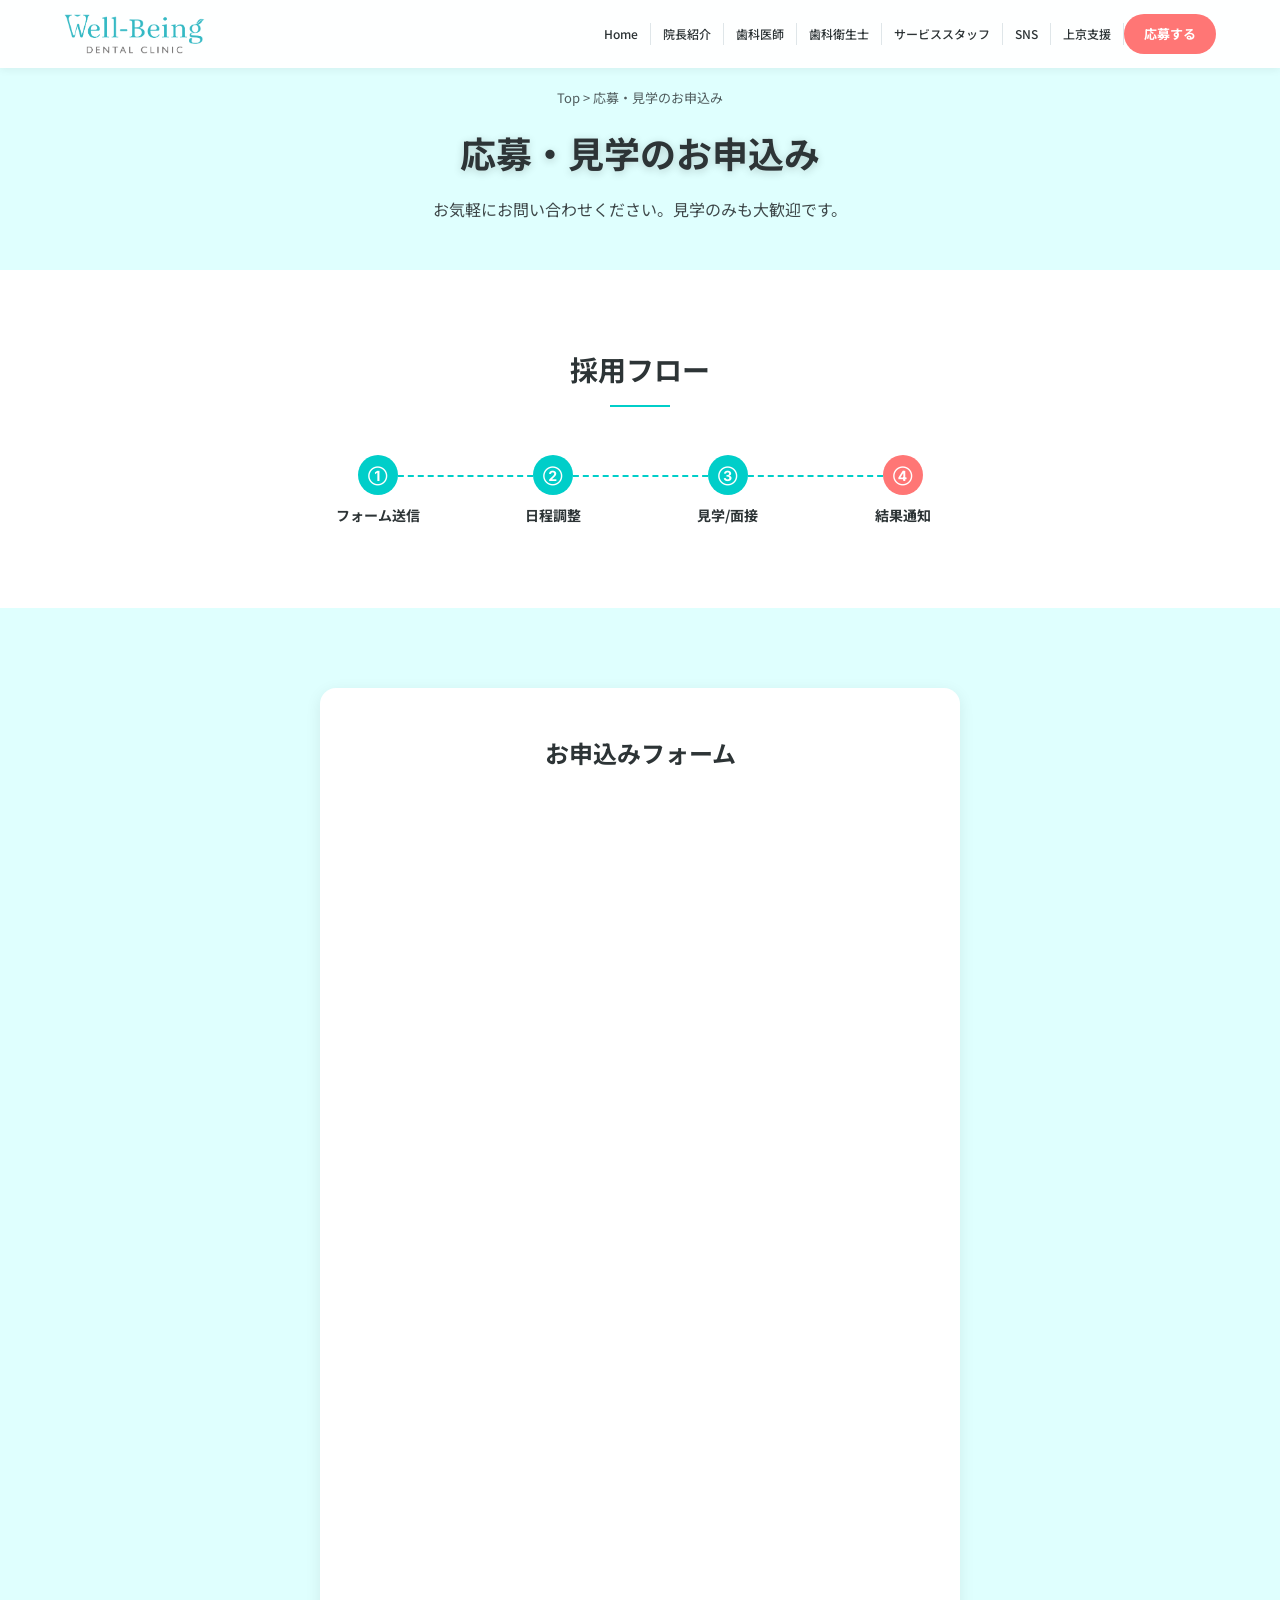
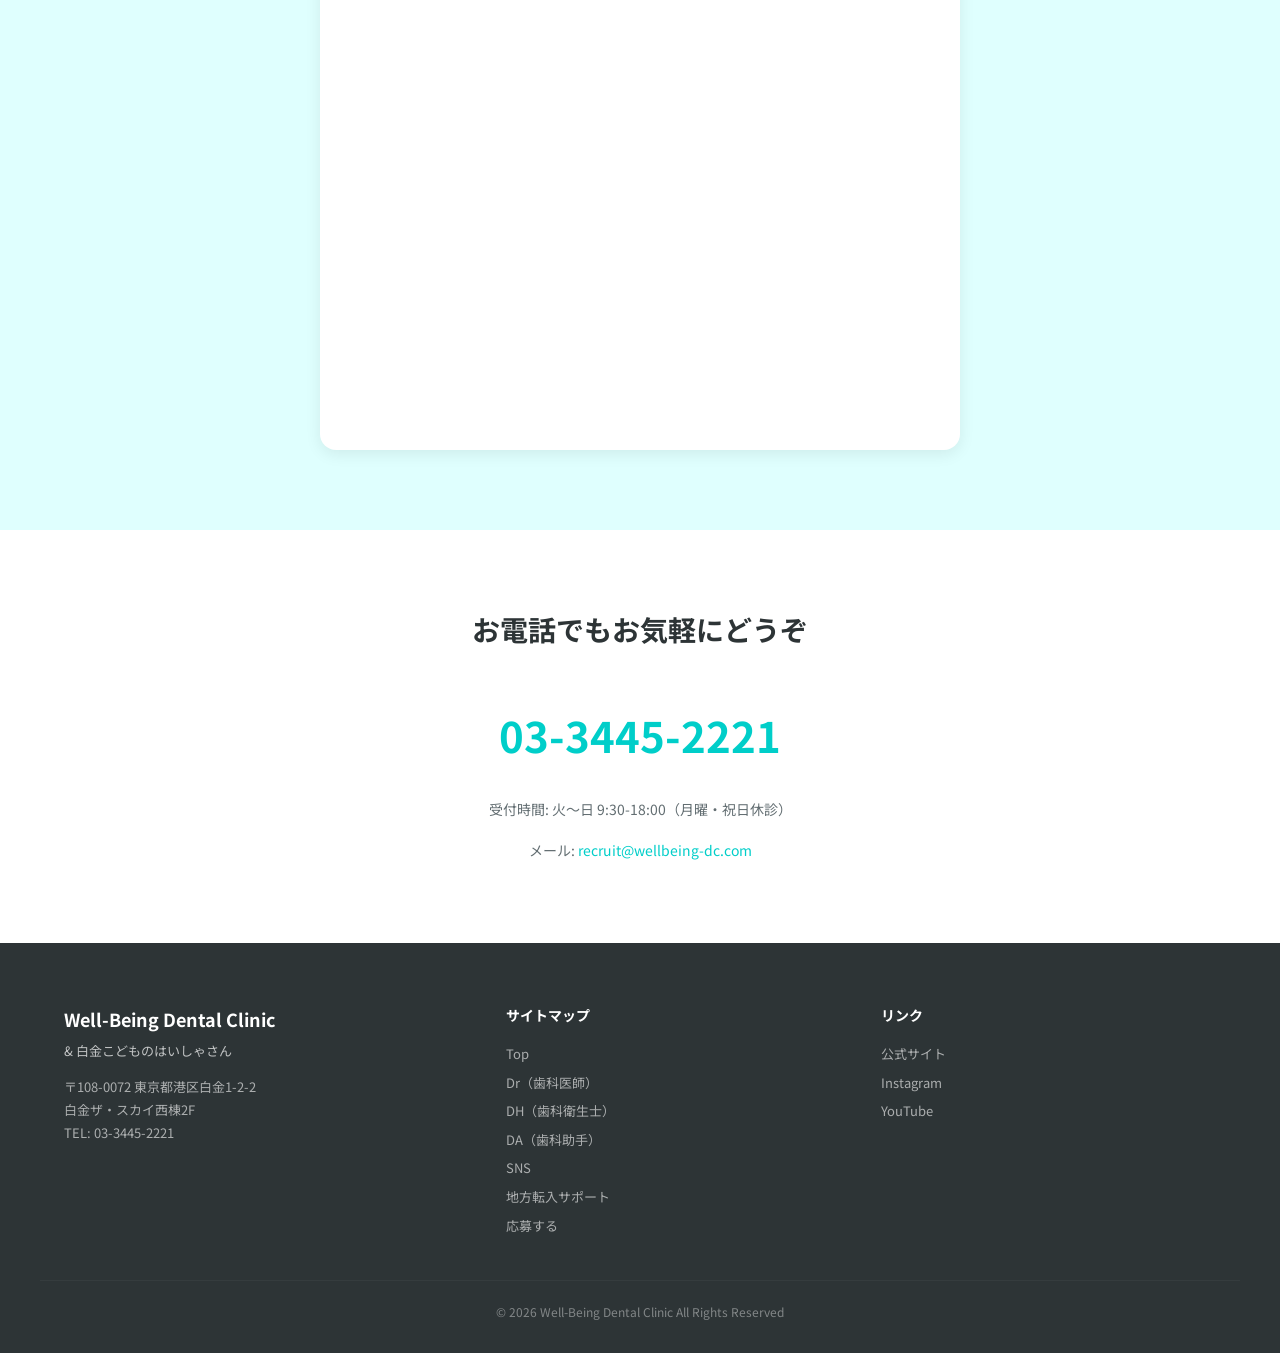
==== apply.html @ acfbba64 "WDC採用サイト initial commit - 全8ページ + SEO (sitemap, robots, OGP, GA)" ====
<!DOCTYPE html>
<html lang="ja">
<head>
  <meta charset="UTF-8">
  <meta name="viewport" content="width=device-width, initial-scale=1.0">
  <title>応募・見学のお申込み - Well-Being Dental Clinic 採用サイト</title>
  <meta name="description" content="Well-Being Dental Clinicへのお申込みはこちら。見学や面接のお申し込みを受け付けています。">
  <!-- OGP -->
  <meta property="og:title" content="応募・見学のお申込み | Well-Being Dental Clinic">
  <meta property="og:description" content="Well-Being Dental Clinicへの見学や面接のお申し込みを受け付けています。">
  <meta property="og:type" content="website">
  <meta property="og:url" content="https://recruit.dental-well-being.jp/apply.html">
  <meta property="og:image" content="https://recruit.dental-well-being.jp/images/ogp.png">
  <meta property="og:site_name" content="Well-Being Dental Clinic 採用サイト">
  <meta property="og:locale" content="ja_JP">
  <meta name="twitter:card" content="summary_large_image">
  <meta name="twitter:title" content="応募・見学のお申込み | Well-Being Dental Clinic">
  <meta name="twitter:description" content="Well-Being Dental Clinicへの見学や面接のお申し込みを受け付けています。">
  <meta name="twitter:image" content="https://recruit.dental-well-being.jp/images/ogp.png">
  <link rel="preconnect" href="https://fonts.googleapis.com">
  <link rel="preconnect" href="https://fonts.gstatic.com" crossorigin>
  <link href="https://fonts.googleapis.com/css2?family=Inter:wght@400;500;700;900&family=Noto+Sans+JP:wght@300;400;500;700;900&display=swap" rel="stylesheet">
  <link rel="stylesheet" href="css/style.css">
  <!-- Google Analytics -->
  <script async src="https://www.googletagmanager.com/gtag/js?id=G-XXXXXXXXXX"></script>
  <script>window.dataLayer=window.dataLayer||[];function gtag(){dataLayer.push(arguments);}gtag('js',new Date());gtag('config','G-XXXXXXXXXX');</script>
</head>
<body>

  <!-- ===== HEADER ===== -->
  <header class="header" id="header">
    <div class="header__inner">
      <a href="index.html" class="header__logo"><img src="img/logo.png" alt="Well-Being Dental Clinic" class="logo-default"><img src="img/logo-hover.png" alt="" class="logo-hover"></a>
      <nav class="header__nav">
        <a href="index.html" class="header__link">Home</a>
        <a href="director.html" class="header__link">院長紹介</a>
        <a href="dr.html" class="header__link">歯科医師</a>
        <a href="dh.html" class="header__link">歯科衛生士</a>
        <a href="da.html" class="header__link">サービススタッフ</a>
        <a href="sns.html" class="header__link">SNS</a>
        <a href="relocation.html" class="header__link">上京支援</a>
        <a href="apply.html" class="header__cta header__link--active">応募する</a>
      </nav>
      <button class="header__hamburger" aria-label="メニューを開く">
        <span></span><span></span><span></span>
      </button>
    </div>
  </header>

  <!-- Mobile Menu -->
  <div class="mobile-overlay"></div>
  <div class="mobile-menu">
    <button class="mobile-menu__close" aria-label="メニューを閉じる">×</button>
    <a href="index.html" class="mobile-menu__link">Home</a>
    <a href="director.html" class="mobile-menu__link">院長紹介</a>
    <a href="dr.html" class="mobile-menu__link">歯科医師</a>
    <a href="dh.html" class="mobile-menu__link">歯科衛生士</a>
    <a href="da.html" class="mobile-menu__link">サービススタッフ</a>
    <a href="sns.html" class="mobile-menu__link">SNS</a>
    <a href="relocation.html" class="mobile-menu__link">上京支援</a>
    <a href="apply.html" class="mobile-menu__cta">応募する</a>
  </div>

  <!-- ===== HERO ===== -->
  <section class="hero hero--sub hero--minimal">
    <div class="hero__content">
      <div class="hero__breadcrumb">
        <a href="index.html">Top</a> > 応募・見学のお申込み
      </div>
      <h1 class="hero__title">応募・見学のお申込み</h1>
      <p class="hero__subtitle" style="margin-top: 16px;">お気軽にお問い合わせください。見学のみも大歓迎です。</p>
    </div>
  </section>

  <!-- ===== PROCESS STEPS SECTION ===== -->
  <section class="section fade-in">
    <div class="container">
      <div class="section-heading">
        <h2 class="section-heading__title">採用フロー</h2>
        <span class="section-heading__line"></span>
      </div>
      <div class="stepper">
        <div class="stepper__step">
          <div class="stepper__num">①</div>
          <div class="stepper__label">フォーム送信</div>
        </div>
        <div class="stepper__step">
          <div class="stepper__num">②</div>
          <div class="stepper__label">日程調整</div>
        </div>
        <div class="stepper__step">
          <div class="stepper__num">③</div>
          <div class="stepper__label">見学/面接</div>
        </div>
        <div class="stepper__step">
          <div class="stepper__num">④</div>
          <div class="stepper__label">結果通知</div>
        </div>
      </div>
    </div>
  </section>

  <!-- ===== FORM SECTION ===== -->
  <section class="section section--alt fade-in">
    <div class="container">
      <div style="background: #fff; border-radius: 16px; box-shadow: 0 4px 16px rgba(0,0,0,0.08); padding: 48px 40px; max-width: 640px; margin: 0 auto;">
        <h2 style="font-size: 24px; font-weight: 700; color: var(--color-text); text-align: center; margin-bottom: 24px;">お申込みフォーム</h2>
        <iframe src="https://docs.google.com/forms/d/e/1FAIpQLSf22ECiwTOa-W5zOlYYEqycoJ3eSh7eSXXHxCMO5M_93vXAJg/viewform?embedded=true" width="100%" height="1200" frameborder="0" marginheight="0" marginwidth="0" style="border: none; border-radius: 12px;">読み込んでいます…</iframe>
      </div>
    </div>
  </section>

  <!-- ===== CONTACT SECTION ===== -->
  <section class="section fade-in">
    <div class="container">
      <div class="section-heading">
        <h2 class="section-heading__title">お電話でもお気軽にどうぞ</h2>
      </div>
      <div style="text-align: center;">
        <a href="tel:0334452221" style="font-size: 42px; font-weight: 700; color: var(--color-primary); text-decoration: none; display: inline-block; margin-bottom: 24px;">03-3445-2221</a>
        <div style="font-size: 14px; color: var(--color-text-secondary); margin-bottom: 16px;">
          受付時間: 火〜日 9:30-18:00（月曜・祝日休診）
        </div>
        <div style="font-size: 14px; color: var(--color-text-secondary);">
          メール: <a href="mailto:recruit@wellbeing-dc.com" style="color: var(--color-primary); text-decoration: none;">recruit@wellbeing-dc.com</a>
        </div>
      </div>
    </div>
  </section>

  <!-- ===== FOOTER ===== -->
  <footer class="footer">
    <div class="footer__inner">
      <div>
        <div class="footer__name">Well-Being Dental Clinic</div>
        <div class="footer__sub">& 白金こどものはいしゃさん</div>
        <div class="footer__info">
          〒108-0072 東京都港区白金1-2-2<br>
          白金ザ・スカイ西棟2F<br>
          TEL: 03-3445-2221
        </div>
      </div>
      <div>
        <div class="footer__heading">サイトマップ</div>
        <a href="index.html" class="footer__link">Top</a>
        <a href="dr.html" class="footer__link">Dr（歯科医師）</a>
        <a href="dh.html" class="footer__link">DH（歯科衛生士）</a>
        <a href="da.html" class="footer__link">DA（歯科助手）</a>
        <a href="sns.html" class="footer__link">SNS</a>
        <a href="relocation.html" class="footer__link">地方転入サポート</a>
        <a href="apply.html" class="footer__link">応募する</a>
      </div>
      <div>
        <div class="footer__heading">リンク</div>
        <a href="https://dental-well-being.jp/" target="_blank" rel="noopener" class="footer__link">公式サイト</a>
        <a href="https://www.instagram.com/sdc.dental_wellbeing/" target="_blank" rel="noopener" class="footer__link">Instagram</a>
        <a href="https://www.youtube.com/" target="_blank" rel="noopener" class="footer__link">YouTube</a>
      </div>
    </div>
    <div class="footer__bottom">
      © 2026 Well-Being Dental Clinic All Rights Reserved
    </div>
  </footer>

  <script src="js/common.js"></script>
</body>
</html>
---- css/style.css ----
/* ============================================
   WDC採用サイト — Design Tokens & Global Styles
   Palette C: ビビッド＆エナジー
   ============================================ */

/* --- CSS Custom Properties --- */
:root {
  /* Primary */
  --color-primary: #00CEC9;
  --color-primary-dark: #00A8A3;
  --color-primary-light: #DFFFFE;
  --color-logo: #34B9C4;

  /* Accent / CTA */
  --color-accent: #FF7675;
  --color-accent-dark: #E05555;
  --color-accent-light: #FFF5F5;

  /* Highlight */
  --color-yellow: #FFEAA7;
  --color-yellow-light: #FFF8E1;

  /* Text */
  --color-text: #2D3436;
  --color-text-secondary: #636E72;
  --color-text-muted: #B2BEC3;

  /* Backgrounds */
  --color-bg: #FFFFFF;
  --color-bg-alt: #DFFFFE;
  --color-bg-dark: #2D3436;

  /* Border */
  --color-border: #DFE6E9;

  /* Shadows */
  --shadow-sm: 0 2px 8px rgba(0,0,0,0.06);
  --shadow-md: 0 4px 16px rgba(0,0,0,0.08);
  --shadow-lg: 0 8px 24px rgba(0,0,0,0.12);

  /* Radius */
  --radius-card: 12px;
  --radius-btn: 28px;
  --radius-lg: 16px;

  /* Layout */
  --max-width: 1200px;
  --section-padding: 80px 0;
  --section-padding-sp: 48px 0;

  /* Font */
  --font-ja: 'Noto Sans JP', sans-serif;
  --font-en: 'Inter', 'Poppins', sans-serif;
}

/* --- Utility --- */
.sp-only { display: none; }

/* --- Reset & Base --- */
*, *::before, *::after { box-sizing: border-box; margin: 0; padding: 0; }

html { scroll-behavior: smooth; -webkit-text-size-adjust: 100%; }

body {
  font-family: var(--font-ja);
  font-size: 16px;
  line-height: 1.8;
  color: var(--color-text-secondary);
  background: var(--color-bg);
  -webkit-font-smoothing: antialiased;
}

img { max-width: 100%; height: auto; display: block; }
a { color: var(--color-primary); text-decoration: none; transition: color 0.2s; }
a:hover { color: var(--color-primary-dark); }
ul, ol { list-style: none; }

h1, h2, h3, h4, h5, h6 {
  color: var(--color-text);
  font-weight: 700;
  line-height: 1.4;
}

/* --- Container --- */
.container {
  max-width: var(--max-width);
  margin: 0 auto;
  padding: 0 24px;
}

/* --- Section --- */
.section {
  padding: var(--section-padding);
}
.section--alt {
  background: var(--color-bg-alt);
}
.section--gradient {
  background: linear-gradient(135deg, var(--color-primary), var(--color-primary-dark));
  color: #fff;
}
.section--accent {
  background: var(--color-accent-light);
}
.section--yellow {
  background: var(--color-yellow-light);
}

/* --- Section Heading --- */
.section-heading {
  text-align: center;
  margin-bottom: 48px;
}
.section-heading__en {
  display: block;
  font-family: var(--font-en);
  font-size: 12px;
  font-weight: 500;
  letter-spacing: 3px;
  text-transform: uppercase;
  color: var(--color-primary);
  margin-bottom: 8px;
}
.section--gradient .section-heading__en {
  color: rgba(255,255,255,0.7);
}
.section-heading__title {
  font-size: 28px;
  font-weight: 700;
  color: var(--color-text);
}
.section--gradient .section-heading__title {
  color: #fff;
}
.section-heading__sub {
  font-size: 15px;
  color: var(--color-text-secondary);
  margin-top: 8px;
}
.section-heading__line {
  display: block;
  width: 60px;
  height: 2px;
  background: var(--color-primary);
  margin: 16px auto 0;
}
.section--gradient .section-heading__line {
  background: rgba(255,255,255,0.4);
}

/* --- Buttons --- */
.btn {
  display: inline-flex;
  align-items: center;
  justify-content: center;
  gap: 6px;
  font-family: var(--font-ja);
  font-size: 15px;
  font-weight: 700;
  border: none;
  border-radius: var(--radius-btn);
  padding: 14px 32px;
  cursor: pointer;
  transition: all 0.2s ease;
  text-decoration: none;
}
.btn--primary {
  background: var(--color-primary);
  color: #fff;
  transition: background 0.3s ease, transform 0.2s ease;
}
.btn--primary:hover {
  background: var(--color-accent);
  color: #fff;
  transform: scale(1.02);
}
.btn--secondary {
  background: #fff;
  color: var(--color-primary);
  border: 2px solid var(--color-primary);
}
.btn--secondary:hover {
  background: var(--color-primary-light);
  color: var(--color-primary-dark);
}
.btn--large {
  font-size: 17px;
  padding: 16px 48px;
}

/* --- Card --- */
.card {
  background: #fff;
  border-radius: var(--radius-card);
  box-shadow: var(--shadow-sm);
  overflow: hidden;
  transition: transform 0.2s, box-shadow 0.2s;
}
.card:hover {
  transform: translateY(-4px);
  box-shadow: var(--shadow-lg);
}
.card--bordered {
  border-top: 4px solid var(--color-primary);
}
.card__body {
  padding: 24px;
}
.card__title {
  font-size: 18px;
  font-weight: 700;
  color: var(--color-text);
  margin-bottom: 12px;
}
.card__text {
  font-size: 14px;
  color: var(--color-text-secondary);
  line-height: 1.8;
}

/* --- Grid --- */
.grid {
  display: grid;
  gap: 24px;
}
.grid--2 { grid-template-columns: repeat(2, 1fr); }
.grid--3 { grid-template-columns: repeat(3, 1fr); }
.grid--4 { grid-template-columns: repeat(4, 1fr); }

/* --- Header --- */
.header {
  position: fixed;
  top: 0;
  left: 0;
  right: 0;
  z-index: 1000;
  height: 68px;
  display: flex;
  align-items: center;
  transition: background 0.3s, box-shadow 0.3s;
  background: rgba(255,255,255,0.97);
  box-shadow: var(--shadow-sm);
  backdrop-filter: blur(8px);
}
.header--scrolled {
  background: rgba(255,255,255,0.97);
  box-shadow: var(--shadow-sm);
  backdrop-filter: blur(8px);
}
.header__inner {
  max-width: var(--max-width);
  margin: 0 auto;
  padding: 0 24px;
  width: 100%;
  display: flex;
  align-items: center;
  justify-content: space-between;
}
.header__logo {
  display: flex;
  align-items: center;
  text-decoration: none;
  flex-shrink: 0;
  position: relative;
}
.header__logo img {
  height: 40px;
  width: auto;
}
.header__logo img.logo-hover {
  position: absolute;
  top: 0;
  left: 0;
  opacity: 0;
  transition: opacity 0.3s;
}
.header__logo:hover img.logo-hover {
  opacity: 1;
}
.header__logo:hover img.logo-default {
  opacity: 0;
}
.header__nav {
  display: flex;
  align-items: center;
  gap: 0;
}
.header__link {
  font-size: 12px;
  font-weight: 500;
  color: var(--color-text);
  text-decoration: none;
  transition: color 0.2s;
  padding: 0 12px;
  border-right: 1px solid var(--color-border);
  white-space: nowrap;
}
.header__link:last-of-type {
  border-right: none;
  padding-right: 0;
}
.header--scrolled .header__link {
  color: var(--color-text);
}
.header__link:hover {
  color: var(--color-primary);
}
.header__link--active {
  color: var(--color-primary);
}
.header__cta {
  font-size: 13px;
  font-weight: 700;
  color: #fff;
  background: var(--color-accent);
  border-radius: var(--radius-btn);
  padding: 8px 20px;
  text-decoration: none;
  transition: background 0.2s, transform 0.2s;
}
.header__cta:hover {
  background: var(--color-primary);
  color: #fff;
  transform: scale(1.03);
}

/* Hamburger */
.header__hamburger {
  display: none;
  flex-direction: column;
  gap: 5px;
  cursor: pointer;
  background: none;
  border: none;
  padding: 4px;
}
.header__hamburger span {
  display: block;
  width: 24px;
  height: 2px;
  background: var(--color-text);
  transition: all 0.3s;
}
.header--scrolled .header__hamburger span {
  background: var(--color-text);
}

/* Mobile Menu */
.mobile-menu {
  position: fixed;
  top: 0;
  right: -100%;
  width: 280px;
  height: 100vh;
  background: #fff;
  z-index: 1001;
  padding: 80px 32px 32px;
  transition: right 0.3s ease;
  box-shadow: -4px 0 24px rgba(0,0,0,0.1);
}
.mobile-menu--open {
  right: 0;
}
.mobile-menu__close {
  position: absolute;
  top: 20px;
  right: 20px;
  font-size: 28px;
  background: none;
  border: none;
  cursor: pointer;
  color: var(--color-text);
}
.mobile-menu__link {
  display: block;
  font-size: 16px;
  font-weight: 500;
  color: var(--color-text);
  padding: 14px 0;
  border-bottom: 1px solid var(--color-border);
  text-decoration: none;
}
.mobile-menu__link:hover {
  color: var(--color-primary);
}
.mobile-menu__cta {
  display: block;
  text-align: center;
  margin-top: 24px;
  font-size: 16px;
  font-weight: 700;
  color: #fff;
  background: var(--color-accent);
  border-radius: var(--radius-btn);
  padding: 14px 0;
  text-decoration: none;
}
.mobile-overlay {
  position: fixed;
  inset: 0;
  background: rgba(0,0,0,0.4);
  z-index: 1000;
  opacity: 0;
  pointer-events: none;
  transition: opacity 0.3s;
}
.mobile-overlay--open {
  opacity: 1;
  pointer-events: auto;
}

/* --- Footer --- */
.footer {
  background: var(--color-bg-dark);
  color: #fff;
  padding: 60px 0 30px;
}
.footer__inner {
  max-width: var(--max-width);
  margin: 0 auto;
  padding: 0 24px;
  display: grid;
  grid-template-columns: 1.2fr 1fr 1fr;
  gap: 40px;
}
.footer__name {
  font-size: 18px;
  font-weight: 700;
  margin-bottom: 4px;
}
.footer__sub {
  font-size: 13px;
  opacity: 0.7;
  margin-bottom: 12px;
}
.footer__info {
  font-size: 13px;
  opacity: 0.6;
  line-height: 1.8;
}
.footer__heading {
  font-size: 14px;
  font-weight: 700;
  margin-bottom: 12px;
}
.footer__link {
  display: block;
  font-size: 13px;
  color: rgba(255,255,255,0.6);
  text-decoration: none;
  line-height: 2.2;
}
.footer__link:hover {
  color: var(--color-primary);
}
.footer__bottom {
  max-width: var(--max-width);
  margin: 0 auto;
  padding: 20px 24px 0;
  margin-top: 40px;
  border-top: 1px solid rgba(255,255,255,0.1);
  text-align: center;
  font-size: 12px;
  opacity: 0.4;
}

/* --- Hero --- */
.hero {
  position: relative;
  min-height: 92vh;
  display: flex;
  align-items: center;
  justify-content: center;
  text-align: center;
  color: #fff;
  overflow: hidden;
}
.hero--sub {
  min-height: 45vh;
}
.hero--minimal {
  min-height: 30vh;
  background: var(--color-bg-alt);
  color: var(--color-text);
}
.hero__bg {
  position: absolute;
  inset: 0;
  background-size: cover;
  background-position: center bottom;
  z-index: -2;
}
.hero__overlay {
  position: absolute;
  inset: 0;
  background: linear-gradient(135deg, rgba(0,206,201,0.7), rgba(0,168,163,0.6));
  z-index: -1;
}
.hero__content {
  max-width: 800px;
  padding: 0 24px;
  padding-top: 80px;
  padding-bottom: 40px;
}
.hero__breadcrumb {
  font-size: 13px;
  opacity: 0.8;
  margin-bottom: 16px;
}
.hero__breadcrumb a { color: inherit; }
.hero__title {
  font-size: 36px;
  font-weight: 700;
  line-height: 1.5;
  text-shadow: 0 2px 8px rgba(0,0,0,0.2);
  color: inherit;
}
.hero__subtitle {
  font-size: 16px;
  margin-top: 16px;
  opacity: 0.9;
  font-weight: 400;
}
.hero__buttons {
  display: flex;
  gap: 16px;
  justify-content: center;
  margin-top: 32px;
}
.hero__scroll {
  position: absolute;
  bottom: 32px;
  left: 50%;
  transform: translateX(-50%);
  font-size: 11px;
  letter-spacing: 2px;
  opacity: 0.6;
  animation: bounce 2s infinite;
}
.hero__scroll::after {
  content: '↓';
  display: block;
  text-align: center;
  margin-top: 4px;
  font-size: 16px;
}
@keyframes bounce {
  0%, 100% { transform: translateX(-50%) translateY(0); }
  50% { transform: translateX(-50%) translateY(8px); }
}

/* --- Timeline --- */
.timeline {
  display: flex;
  justify-content: space-between;
  position: relative;
  max-width: 900px;
  margin: 0 auto;
}
.timeline::before {
  content: '';
  position: absolute;
  top: 16px;
  left: 10%;
  right: 10%;
  height: 2px;
  background: var(--color-primary);
}
.timeline__item {
  text-align: center;
  flex: 1;
  position: relative;
}
.timeline__dot {
  width: 32px;
  height: 32px;
  border-radius: 50%;
  background: var(--color-primary);
  color: #fff;
  font-size: 12px;
  font-weight: 700;
  display: flex;
  align-items: center;
  justify-content: center;
  margin: 0 auto 12px;
  position: relative;
  z-index: 1;
}
.timeline__dot--accent {
  background: var(--color-accent);
}
.timeline__label {
  font-size: 14px;
  font-weight: 700;
  color: var(--color-text);
  margin-bottom: 4px;
}
.timeline__desc {
  font-size: 12px;
  color: var(--color-text-secondary);
}

/* --- Stepper (Recruitment Process) --- */
.stepper {
  display: flex;
  justify-content: center;
  gap: 0;
  max-width: 700px;
  margin: 0 auto;
}
.stepper__step {
  flex: 1;
  text-align: center;
  position: relative;
}
.stepper__step::after {
  content: '';
  position: absolute;
  top: 20px;
  right: -50%;
  width: 100%;
  height: 2px;
  border-top: 2px dashed var(--color-primary);
}
.stepper__step:last-child::after { display: none; }
.stepper__num {
  width: 40px;
  height: 40px;
  border-radius: 50%;
  background: var(--color-primary);
  color: #fff;
  font-family: var(--font-en);
  font-size: 14px;
  font-weight: 700;
  display: flex;
  align-items: center;
  justify-content: center;
  margin: 0 auto 8px;
  position: relative;
  z-index: 1;
}
.stepper__step:last-child .stepper__num {
  background: var(--color-accent);
}
.stepper__label {
  font-size: 14px;
  font-weight: 700;
  color: var(--color-text);
}
.stepper__desc {
  font-size: 12px;
  color: var(--color-text-secondary);
  margin-top: 2px;
}

/* --- Table --- */
.table-card {
  background: #fff;
  border-radius: var(--radius-lg);
  box-shadow: var(--shadow-sm);
  overflow: hidden;
  max-width: 700px;
  margin: 0 auto;
}
.table-card table {
  width: 100%;
  border-collapse: collapse;
}
.table-card th {
  background: var(--color-primary);
  color: #fff;
  font-size: 14px;
  font-weight: 700;
  padding: 12px 16px;
  text-align: left;
}
.table-card td {
  padding: 14px 16px;
  font-size: 14px;
  border-bottom: 1px solid var(--color-border);
}
.table-card tr:nth-child(even) td {
  background: #F8FFFE;
}
.table-card__label {
  font-weight: 700;
  color: var(--color-text);
  width: 30%;
}

/* --- Stats (Numbers) --- */
.stats {
  display: flex;
  justify-content: center;
  gap: 0;
}
.stats__item {
  flex: 1;
  text-align: center;
  padding: 0 24px;
  border-right: 1px solid rgba(255,255,255,0.2);
}
.stats__item:last-child { border-right: none; }
.stats__number {
  font-family: var(--font-en);
  font-size: 64px;
  font-weight: 900;
  line-height: 1;
}
.stats__unit {
  font-size: 18px;
  font-weight: 400;
  margin-left: 2px;
}
.stats__label {
  font-size: 14px;
  margin-top: 8px;
  opacity: 0.9;
}
.stats__sub {
  font-size: 11px;
  opacity: 0.6;
  margin-top: 4px;
}

/* --- Utility --- */
.text-center { text-align: center; }
.mt-16 { margin-top: 16px; }
.mt-24 { margin-top: 24px; }
.mt-32 { margin-top: 32px; }
.mt-48 { margin-top: 48px; }
.mb-16 { margin-bottom: 16px; }

/* --- Fade-in Animation --- */
.fade-in {
  opacity: 0;
  transform: translateY(20px);
  transition: opacity 0.6s ease, transform 0.6s ease;
}
.fade-in--visible {
  opacity: 1;
  transform: translateY(0);
}

/* ============================================
   Responsive
   ============================================ */
@media (max-width: 1023px) {
  .grid--3 { grid-template-columns: repeat(2, 1fr); }
  .grid--4 { grid-template-columns: repeat(2, 1fr); }
  .footer__inner { grid-template-columns: 1fr 1fr; }
}

@media (max-width: 767px) {
  .sp-only { display: inline; }
  .section { padding: var(--section-padding-sp); }
  .hero__title { font-size: 24px; }
  .hero__subtitle { font-size: 18px !important; white-space: normal; }
  .hero__mission { font-size: 22px !important; white-space: nowrap; }
  .section-heading__title { font-size: 20px !important; white-space: nowrap !important; }

  .header__nav { display: none; }
  .header__hamburger { display: flex; }

  .grid--2, .grid--3, .grid--4 { grid-template-columns: 1fr; }

  .stats { flex-direction: column; gap: 24px; }
  .stats__item { border-right: none; border-bottom: 1px solid rgba(255,255,255,0.2); padding: 16px 0; }
  .stats__item:last-child { border-bottom: none; }
  .stats__number { font-size: 48px; }

  .stepper { flex-direction: column; gap: 24px; align-items: flex-start; padding-left: 32px; }
  .stepper__step { text-align: left; display: flex; align-items: flex-start; gap: 12px; }
  .stepper__step::after { display: none; }
  .stepper__num { margin: 0; flex-shrink: 0; }

  .timeline { flex-direction: column; gap: 24px; padding-left: 32px; }
  .timeline::before { top: 0; bottom: 0; left: 15px; width: 2px; height: auto; right: auto; }
  .timeline__item { text-align: left; display: flex; gap: 16px; align-items: flex-start; }
  .timeline__dot { margin: 0; flex-shrink: 0; }

  .footer__inner { grid-template-columns: 1fr; gap: 24px; text-align: center; }

  .table-card td, .table-card th { padding: 10px 12px; font-size: 13px; }
}
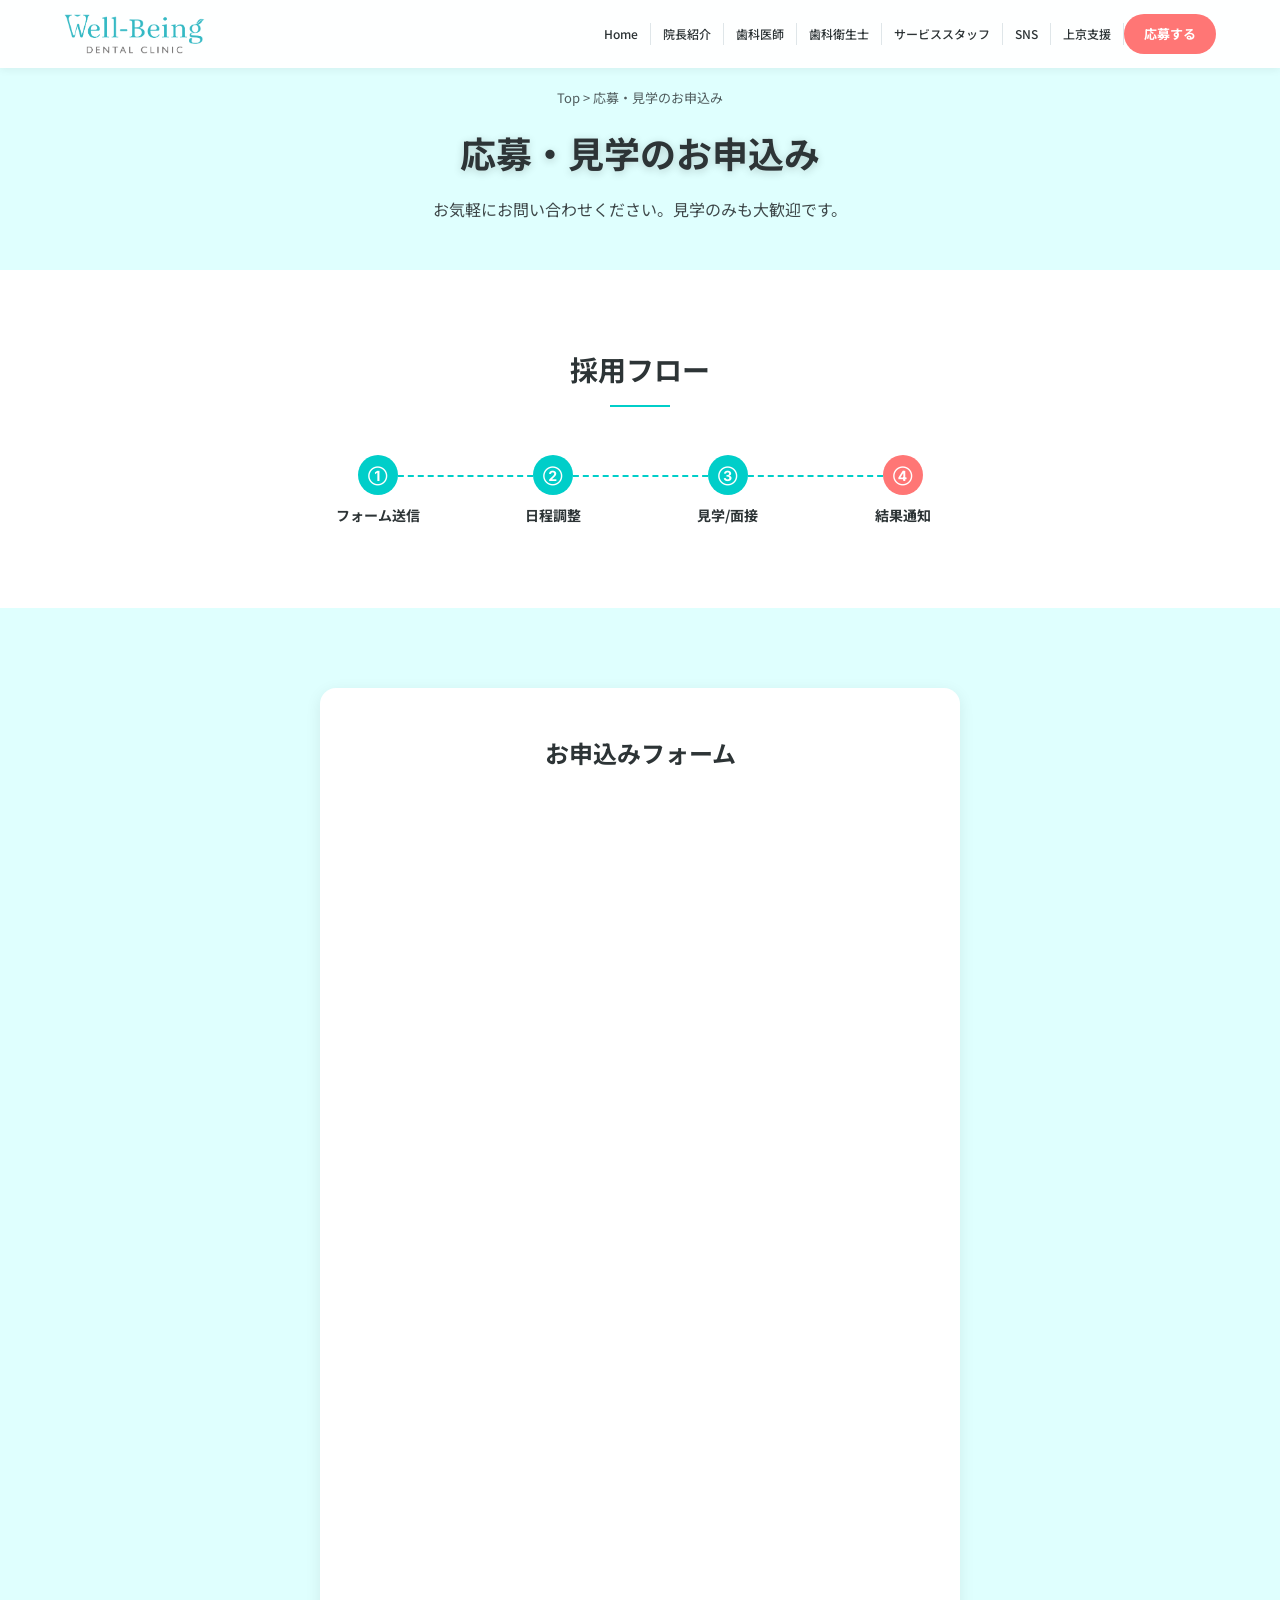
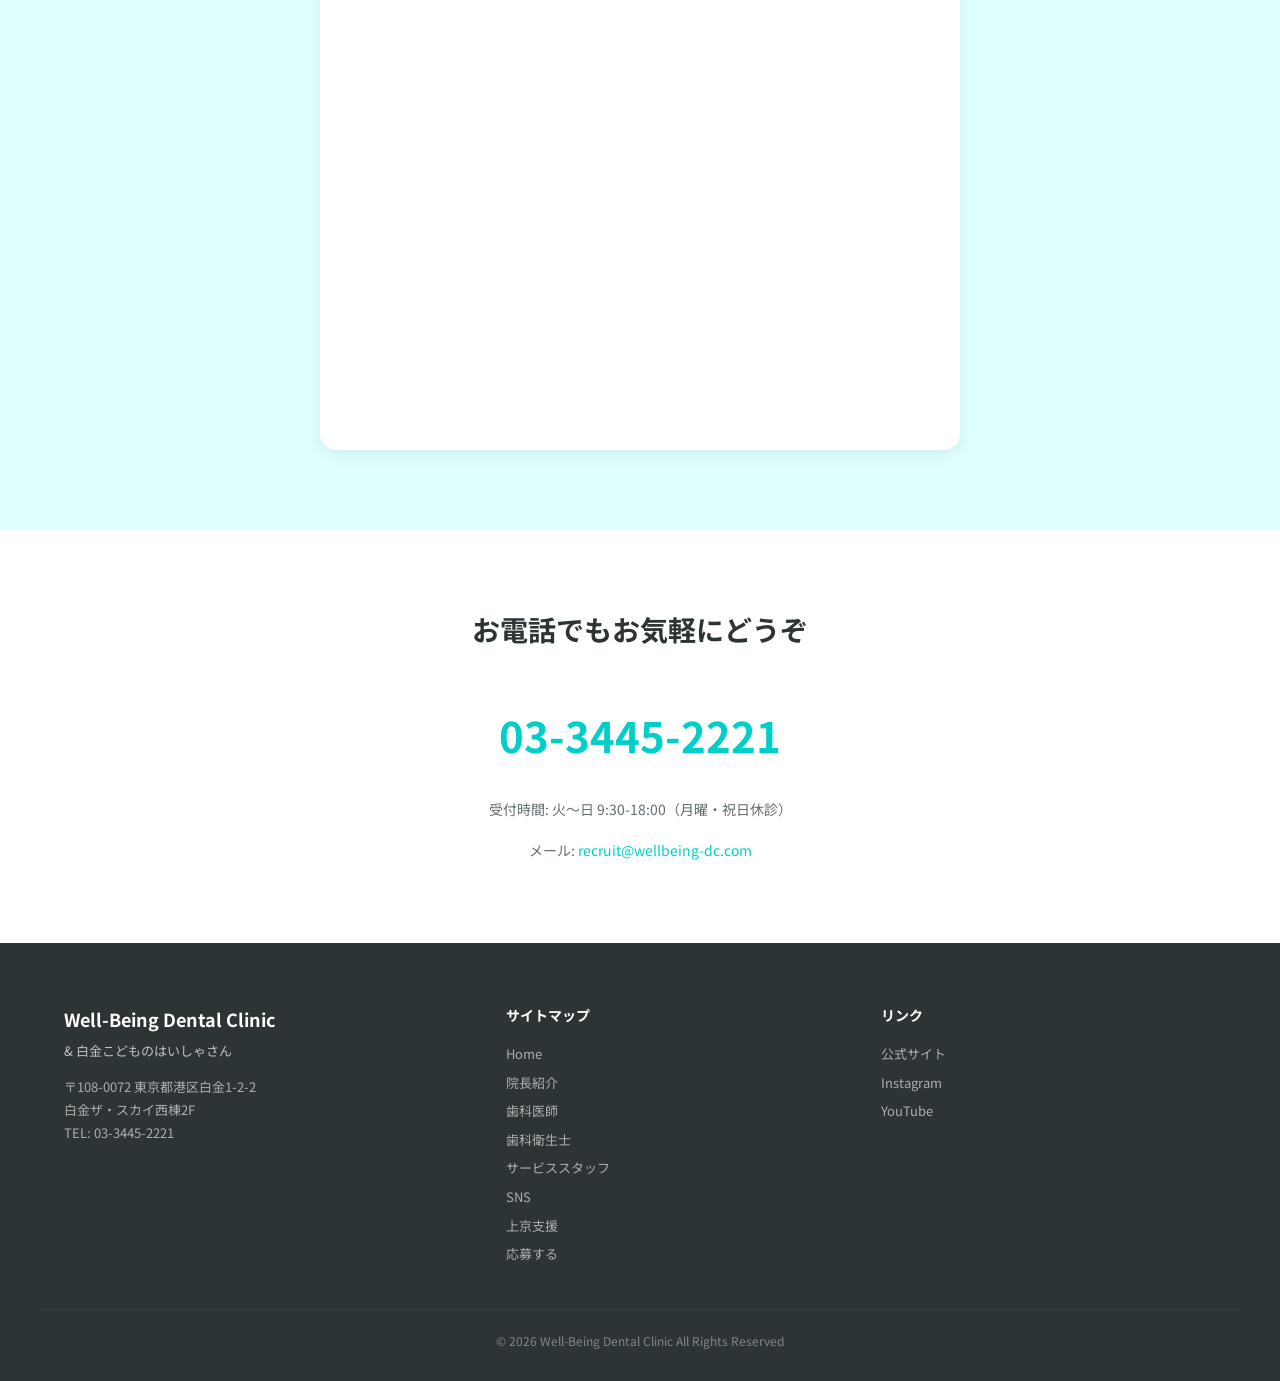
==== commit 91d5d873: "フッターのサイトマップをヘッダーナビと統一（院長紹介追加・表記統一）" ====
--- a/apply.html
+++ b/apply.html
@@ -22,8 +22,8 @@
   <link href="https://fonts.googleapis.com/css2?family=Inter:wght@400;500;700;900&family=Noto+Sans+JP:wght@300;400;500;700;900&display=swap" rel="stylesheet">
   <link rel="stylesheet" href="css/style.css">
   <!-- Google Analytics -->
-  <script async src="https://www.googletagmanager.com/gtag/js?id=G-XXXXXXXXXX"></script>
-  <script>window.dataLayer=window.dataLayer||[];function gtag(){dataLayer.push(arguments);}gtag('js',new Date());gtag('config','G-XXXXXXXXXX');</script>
+  <script async src="https://www.googletagmanager.com/gtag/js?id=G-XXDCESHDDV"></script>
+  <script>window.dataLayer=window.dataLayer||[];function gtag(){dataLayer.push(arguments);}gtag('js',new Date());gtag('config','G-XXDCESHDDV');</script>
 </head>
 <body>
 
@@ -142,12 +142,13 @@
       </div>
       <div>
         <div class="footer__heading">サイトマップ</div>
-        <a href="index.html" class="footer__link">Top</a>
-        <a href="dr.html" class="footer__link">Dr（歯科医師）</a>
-        <a href="dh.html" class="footer__link">DH（歯科衛生士）</a>
-        <a href="da.html" class="footer__link">DA（歯科助手）</a>
+        <a href="index.html" class="footer__link">Home</a>
+        <a href="director.html" class="footer__link">院長紹介</a>
+        <a href="dr.html" class="footer__link">歯科医師</a>
+        <a href="dh.html" class="footer__link">歯科衛生士</a>
+        <a href="da.html" class="footer__link">サービススタッフ</a>
         <a href="sns.html" class="footer__link">SNS</a>
-        <a href="relocation.html" class="footer__link">地方転入サポート</a>
+        <a href="relocation.html" class="footer__link">上京支援</a>
         <a href="apply.html" class="footer__link">応募する</a>
       </div>
       <div>
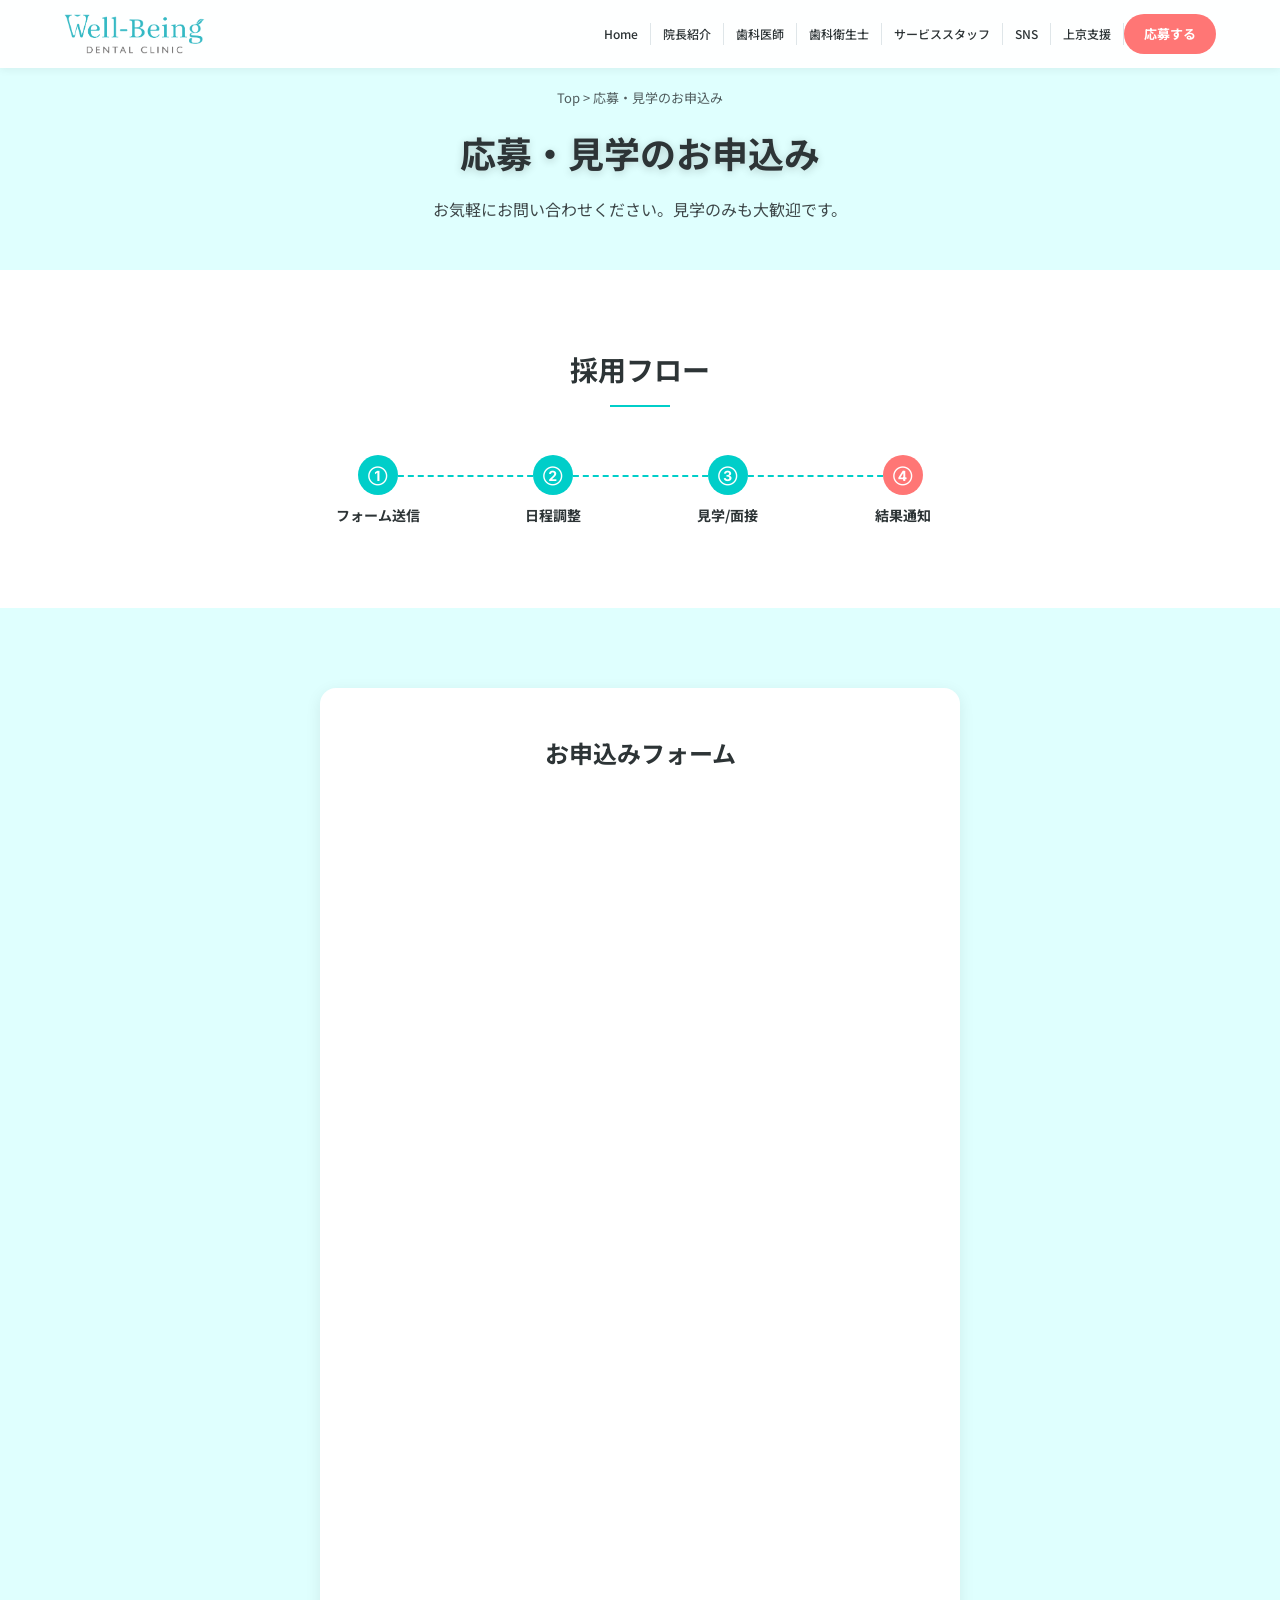
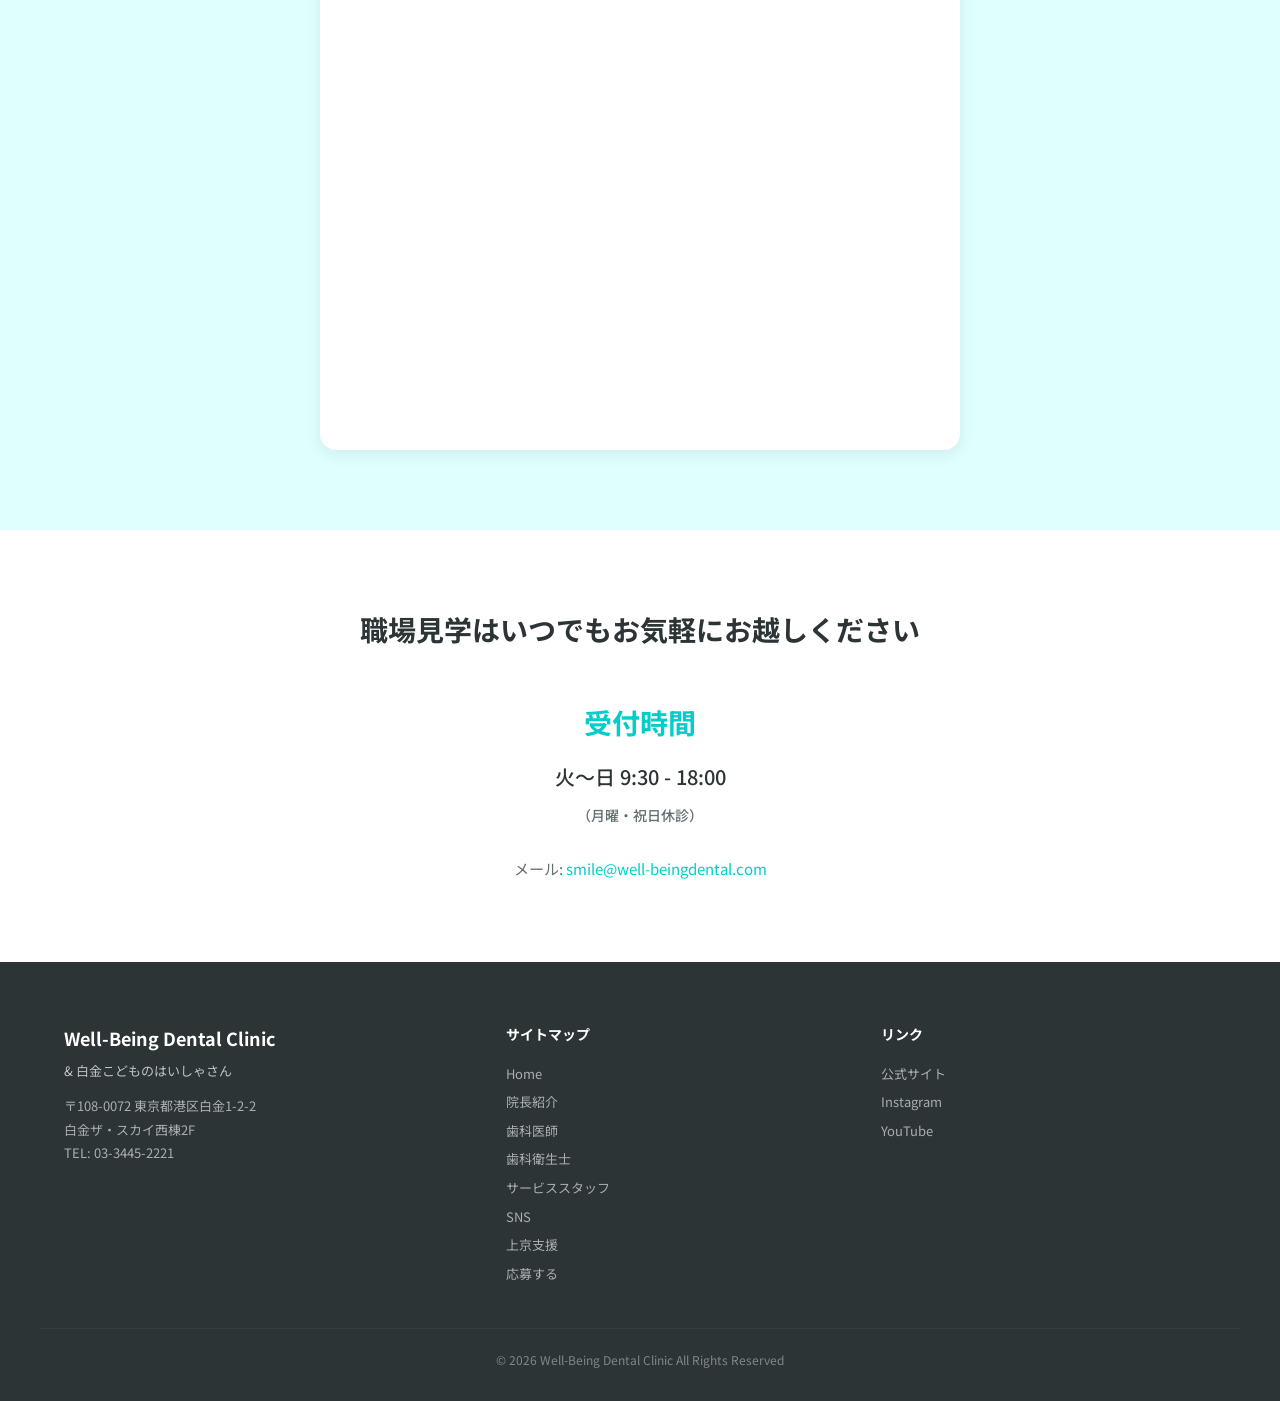
==== commit 1ae5feee: "Update contact section text and styling" ====
--- a/apply.html
+++ b/apply.html
@@ -111,18 +111,16 @@
   </section>
 
   <!-- ===== CONTACT SECTION ===== -->
-  <section class="section fade-in">
+ <section class="section fade-in">
     <div class="container">
       <div class="section-heading">
-        <h2 class="section-heading__title">お電話でもお気軽にどうぞ</h2>
+        <h2 class="section-heading__title">職場見学はいつでもお気軽にお越しください</h2>
       </div>
       <div style="text-align: center;">
-        <a href="tel:0334452221" style="font-size: 42px; font-weight: 700; color: var(--color-primary); text-decoration: none; display: inline-block; margin-bottom: 24px;">03-3445-2221</a>
-        <div style="font-size: 14px; color: var(--color-text-secondary); margin-bottom: 16px;">
-          受付時間: 火〜日 9:30-18:00（月曜・祝日休診）
-        </div>
-        <div style="font-size: 14px; color: var(--color-text-secondary);">
-          メール: <a href="mailto:recruit@wellbeing-dc.com" style="color: var(--color-primary); text-decoration: none;">recruit@wellbeing-dc.com</a>
+        <div style="font-size: 28px; font-weight: 700; color: var(--color-primary); margin-bottom: 12px;">受付時間</div>
+        <div style="font-size: 20px; font-weight: 500; color: var(--color-text); margin-bottom: 24px;">火〜日 9:30 - 18:00<br><span style="font-size: 14px; color: var(--color-text-secondary);">（月曜・祝日休診）</span></div>
+        <div style="font-size: 15px; color: var(--color-text-secondary);">
+          メール: <a href="mailto:smile@well-beingdental.com" style="color: var(--color-primary); text-decoration: none;">smile@well-beingdental.com</a>
         </div>
       </div>
     </div>
--- a/css/style.css
+++ b/css/style.css
@@ -782,4 +782,78 @@
   .footer__inner { grid-template-columns: 1fr; gap: 24px; text-align: center; }
 
   .table-card td, .table-card th { padding: 10px 12px; font-size: 13px; }
-}
+  .gallery-grid { grid-template-columns: repeat(2, 1fr); }
+}
+
+/* ============================================
+   Photo Gallery (Instagram-style grid)
+   ============================================ */
+.gallery-grid {
+  display: grid;
+  grid-template-columns: repeat(3, 1fr);
+  gap: 6px;
+  max-width: 800px;
+  margin: 0 auto;
+}
+.gallery-grid__item {
+  position: relative;
+  aspect-ratio: 1;
+  overflow: hidden;
+  border-radius: 4px;
+  cursor: pointer;
+}
+.gallery-grid__item img {
+  width: 100%;
+  height: 100%;
+  object-fit: cover;
+  transition: transform 0.3s ease, filter 0.3s ease;
+}
+.gallery-grid__item:hover img {
+  transform: scale(1.05);
+  filter: brightness(1.08);
+}
+
+/* Lightbox overlay */
+.lightbox {
+  display: none;
+  position: fixed;
+  inset: 0;
+  z-index: 9999;
+  background: rgba(0,0,0,0.85);
+  justify-content: center;
+  align-items: center;
+  cursor: pointer;
+  opacity: 0;
+  transition: opacity 0.3s ease;
+}
+.lightbox--active {
+  display: flex;
+  opacity: 1;
+}
+.lightbox__img {
+  max-width: 90vw;
+  max-height: 85vh;
+  border-radius: 8px;
+  box-shadow: 0 8px 40px rgba(0,0,0,0.4);
+  transform: scale(0.9);
+  transition: transform 0.3s ease;
+}
+.lightbox--active .lightbox__img {
+  transform: scale(1);
+}
+.lightbox__close {
+  position: absolute;
+  top: 20px;
+  right: 24px;
+  font-size: 36px;
+  color: #fff;
+  background: none;
+  border: none;
+  cursor: pointer;
+  line-height: 1;
+  opacity: 0.8;
+  transition: opacity 0.2s;
+}
+.lightbox__close:hover {
+  opacity: 1;
+}
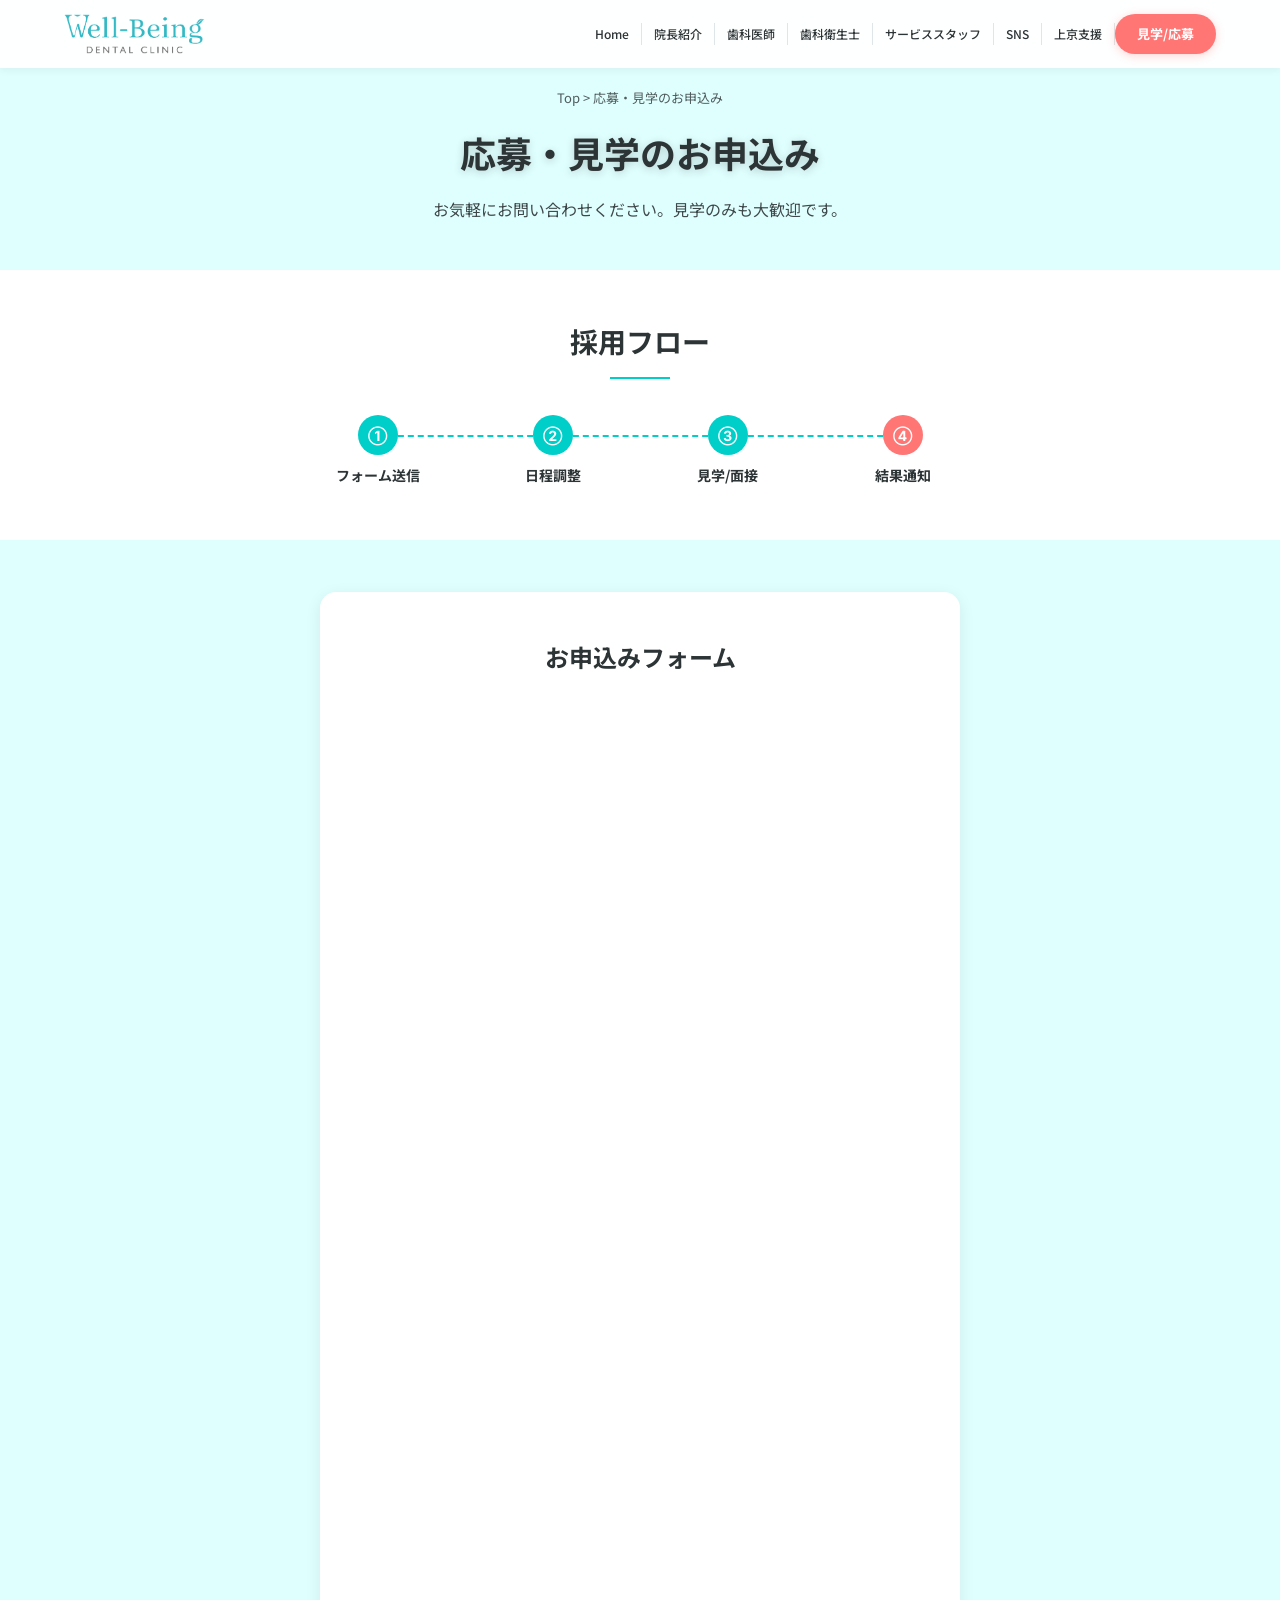
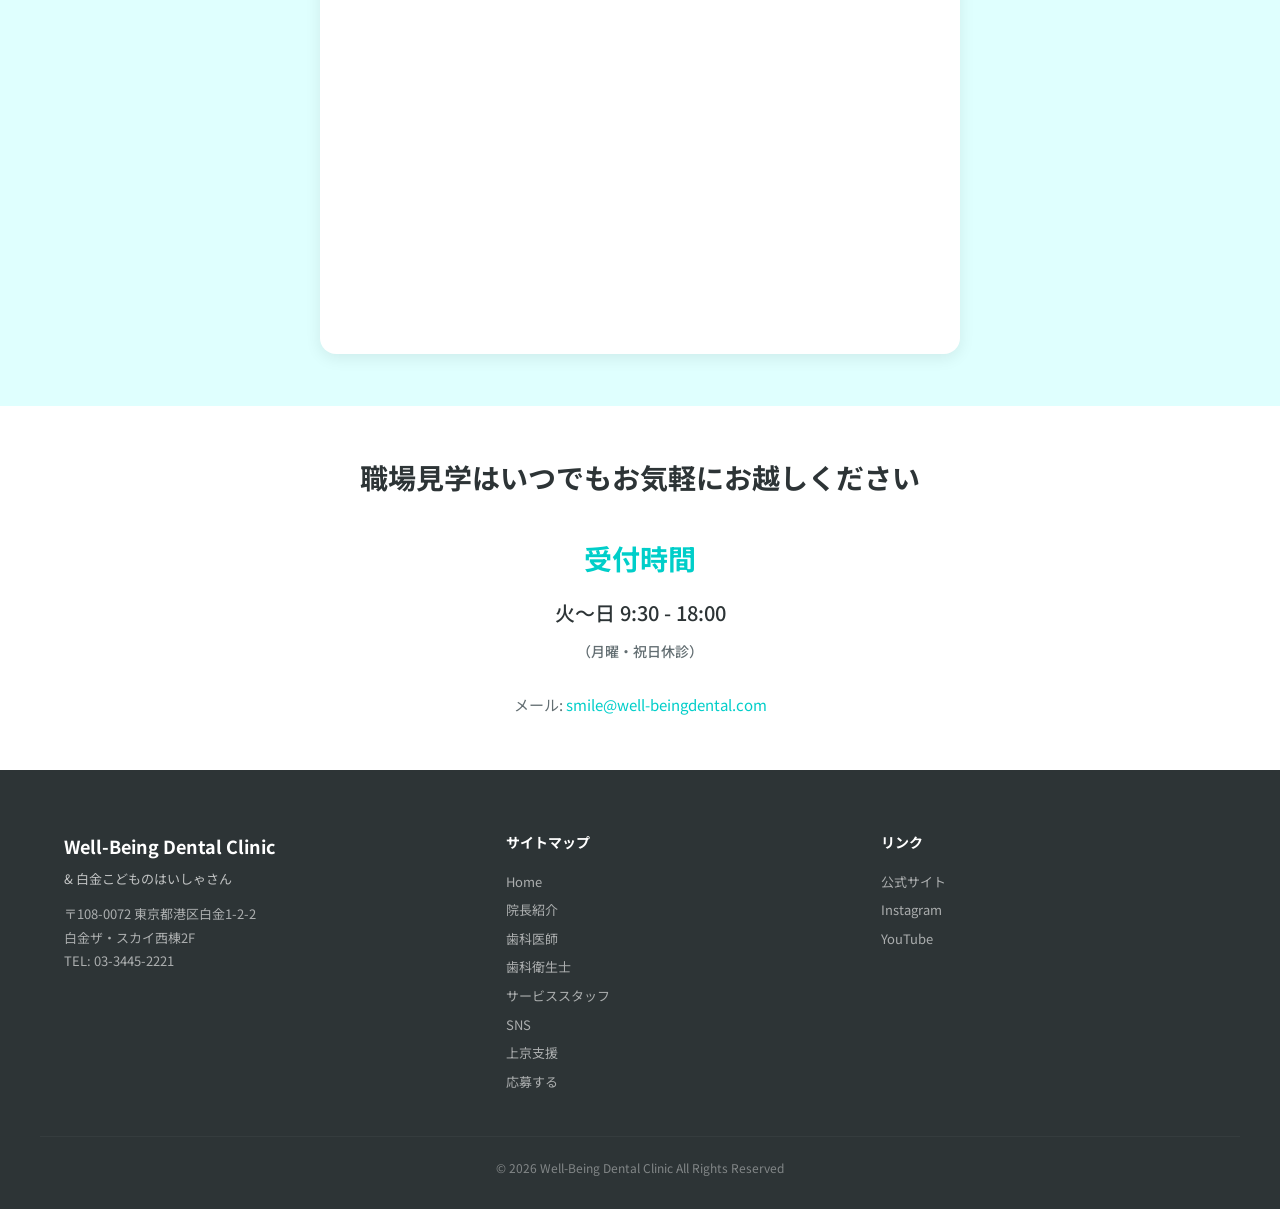
==== commit 6a3dbbfd: "feat: SNSバナー追加・見学応募CTAバナー全ページ追加・ヘッダーCTAをピル型に変更" ====
--- a/apply.html
+++ b/apply.html
@@ -39,7 +39,7 @@
         <a href="da.html" class="header__link">サービススタッフ</a>
         <a href="sns.html" class="header__link">SNS</a>
         <a href="relocation.html" class="header__link">上京支援</a>
-        <a href="apply.html" class="header__cta header__link--active">応募する</a>
+        <a href="apply.html" class="header__cta header__link--active">見学/応募</a>
       </nav>
       <button class="header__hamburger" aria-label="メニューを開く">
         <span></span><span></span><span></span>
--- a/css/style.css
+++ b/css/style.css
@@ -45,8 +45,8 @@
 
   /* Layout */
   --max-width: 1200px;
-  --section-padding: 80px 0;
-  --section-padding-sp: 48px 0;
+  --section-padding: 52px 0;
+  --section-padding-sp: 40px 0;
 
   /* Font */
   --font-ja: 'Noto Sans JP', sans-serif;
@@ -109,7 +109,7 @@
 /* --- Section Heading --- */
 .section-heading {
   text-align: center;
-  margin-bottom: 48px;
+  margin-bottom: 36px;
 }
 .section-heading__en {
   display: block;
@@ -313,15 +313,16 @@
   font-weight: 700;
   color: #fff;
   background: var(--color-accent);
-  border-radius: var(--radius-btn);
-  padding: 8px 20px;
+  border-radius: 100px;
+  padding: 8px 22px;
   text-decoration: none;
-  transition: background 0.2s, transform 0.2s;
+  box-shadow: 0 2px 10px rgba(255,118,117,0.3);
+  transition: opacity 0.2s, transform 0.2s, box-shadow 0.2s;
 }
 .header__cta:hover {
-  background: var(--color-primary);
-  color: #fff;
-  transform: scale(1.03);
+  opacity: 0.88;
+  transform: translateY(-1px);
+  box-shadow: 0 4px 16px rgba(255,118,117,0.4);
 }
 
 /* Hamburger */
@@ -764,10 +765,22 @@
 
   .grid--2, .grid--3, .grid--4 { grid-template-columns: 1fr; }
 
-  .stats { flex-direction: column; gap: 24px; }
-  .stats__item { border-right: none; border-bottom: 1px solid rgba(255,255,255,0.2); padding: 16px 0; }
-  .stats__item:last-child { border-bottom: none; }
-  .stats__number { font-size: 48px; }
+  .stats {
+    display: grid;
+    grid-template-columns: repeat(3, 1fr);
+    gap: 0;
+  }
+  .stats__item {
+    border-right: 1px solid rgba(255,255,255,0.2);
+    border-bottom: 1px solid rgba(255,255,255,0.2);
+    padding: 16px 4px;
+  }
+  .stats__item:nth-child(3n) { border-right: none; }
+  .stats__item:nth-last-child(-n+3) { border-bottom: none; }
+  .stats__number { font-size: 32px; }
+  .stats__unit { font-size: 13px; }
+  .stats__label { font-size: 11px; margin-top: 6px; }
+  .stats__sub { font-size: 9px; margin-top: 2px; }
 
   .stepper { flex-direction: column; gap: 24px; align-items: flex-start; padding-left: 32px; }
   .stepper__step { text-align: left; display: flex; align-items: flex-start; gap: 12px; }
@@ -813,6 +826,98 @@
   filter: brightness(1.08);
 }
 
+/* ===== Apply CTA Banner ===== */
+.apply-cta-banner {
+  display: flex;
+  flex-direction: column;
+  justify-content: center;
+  align-items: center;
+  gap: 16px;
+  padding: 40px 20px;
+  background: #fff;
+}
+.apply-cta-banner__text {
+  font-size: 15px;
+  font-weight: 500;
+  color: var(--color-text);
+  letter-spacing: 0.03em;
+}
+.apply-cta-banner__inner {
+  display: inline-flex;
+  flex-direction: column;
+  align-items: center;
+  justify-content: center;
+  gap: 2px;
+  background: var(--color-accent);
+  color: #fff;
+  text-decoration: none;
+  padding: 20px 64px;
+  border-radius: 100px;
+  text-align: center;
+  box-shadow: 0 4px 20px rgba(255,118,117,0.35);
+  transition: opacity 0.2s, transform 0.2s;
+}
+.apply-cta-banner__inner:hover {
+  opacity: 0.88;
+  transform: translateY(-2px);
+  box-shadow: 0 8px 28px rgba(255,118,117,0.45);
+}
+.apply-cta-banner__line1 {
+  font-size: 16px;
+  font-weight: 700;
+  letter-spacing: 0.05em;
+}
+.apply-cta-banner__line2 {
+  font-size: 16px;
+  font-weight: 700;
+  letter-spacing: 0.05em;
+}
+@media (max-width: 767px) {
+  .apply-cta-banner { padding: 28px 16px; gap: 12px; }
+  .apply-cta-banner__text { font-size: 14px; }
+  .apply-cta-banner__inner { padding: 16px 48px; }
+  .apply-cta-banner__line1,
+  .apply-cta-banner__line2 { font-size: 15px; }
+}
+
+/* SNS Banner */
+.sns-banner-wrap {
+  display: flex;
+  justify-content: center;
+  padding: 32px 16px;
+  background: #fff;
+}
+.sns-banner {
+  display: inline-flex;
+  align-items: center;
+  gap: 10px;
+  background: linear-gradient(90deg, #f58529 0%, #dd2a7b 40%, #8134af 70%, #515bd4 100%);
+  color: #fff;
+  text-decoration: none;
+  padding: 14px 36px;
+  border-radius: 50px;
+  font-size: 17px;
+  font-weight: 700;
+  letter-spacing: 0.04em;
+  box-shadow: 0 4px 16px rgba(221,42,123,0.3);
+  transition: opacity 0.2s, transform 0.2s;
+}
+.sns-banner:hover {
+  opacity: 0.88;
+  transform: translateY(-2px);
+  box-shadow: 0 6px 20px rgba(221,42,123,0.4);
+}
+.sns-banner__icon {
+  width: 22px;
+  height: 22px;
+  flex-shrink: 0;
+}
+@media (max-width: 767px) {
+  .sns-banner-wrap { padding: 24px 16px; }
+  .sns-banner { font-size: 15px; padding: 12px 28px; gap: 8px; }
+  .sns-banner__icon { width: 19px; height: 19px; }
+}
+
 /* Lightbox overlay */
 .lightbox {
   display: none;
@@ -857,3 +962,213 @@
 .lightbox__close:hover {
   opacity: 1;
 }
+
+
+/* Hero title overlay - mobile adjustment */
+@media (max-width: 768px) {
+  .hero-title-overlay {
+    top: 35% !important;
+  }
+  .hero-title-overlay p {
+    white-space: normal !important;
+    font-size: 14px !important;
+  }
+}
+
+
+/* ===== DIRECTOR MESSAGE BOTTOM ===== */
+/* PC: flex row — poem(left) / photo+signoff(right) */
+.director-bottom {
+  display: flex;
+  gap: 40px;
+  align-items: flex-start;
+}
+.director-bottom__poem {
+  flex: 1;
+  line-height: 1.8;
+  font-size: 26px;
+  font-weight: 700;
+  color: var(--color-accent);
+  margin: 0;
+  align-self: flex-start;
+}
+.director-bottom__right {
+  flex: 0 0 260px;
+  text-align: center;
+}
+.director-bottom__right img {
+  width: 100%;
+  display: block;
+  border-radius: var(--radius-card);
+  box-shadow: var(--shadow-md);
+}
+.director-bottom__signoff {
+  margin-top: 16px;
+  text-align: right;
+  font-size: 14px;
+  color: var(--color-text);
+  line-height: 2;
+}
+
+/* SP: column — poem → photo+signoff */
+@media (max-width: 767px) {
+  .director-bottom {
+    flex-direction: column;
+    gap: 20px;
+  }
+  .director-bottom__right {
+    flex: unset;
+    width: 100%;
+  }
+  .director-bottom__signoff {
+    text-align: center;
+  }
+}
+
+
+/* ===== ABOUT WB — 3つで表すWell-Being ===== */
+.wb-cards {
+  display: flex;
+  gap: 24px;
+}
+.wb-card {
+  flex: 1;
+  background: #fff;
+  border: 2px solid var(--color-bg-alt);
+  border-radius: var(--radius-card);
+  padding: 32px 24px;
+  box-shadow: var(--shadow-sm);
+  transition: transform 0.25s, box-shadow 0.25s;
+}
+.wb-card:hover {
+  transform: translateY(-4px);
+  box-shadow: var(--shadow-md);
+}
+.wb-card__header {
+  display: flex;
+  align-items: center;
+  gap: 12px;
+  margin-bottom: 20px;
+  padding-bottom: 12px;
+  border-bottom: 2px solid var(--color-bg-alt);
+}
+.wb-card__icon {
+  width: 40px;
+  height: 40px;
+  border-radius: 50%;
+  display: flex;
+  align-items: center;
+  justify-content: center;
+  flex-shrink: 0;
+}
+.wb-card__icon span {
+  font-size: 18px;
+  font-weight: 900;
+  color: #fff;
+  line-height: 1;
+}
+.wb-card__title {
+  font-size: 18px;
+  font-weight: 700;
+  color: var(--color-text);
+  margin: 0;
+}
+.wb-card__list {
+  list-style: none;
+  padding: 0;
+  margin: 0;
+  display: flex;
+  flex-direction: column;
+  gap: 14px;
+}
+.wb-card__list li {
+  display: flex;
+  gap: 8px;
+  font-size: 14px;
+  line-height: 1.7;
+  color: var(--color-text);
+}
+.wb-card__num {
+  font-weight: 700;
+  color: var(--color-primary);
+  flex-shrink: 0;
+}
+
+@media (max-width: 767px) {
+  .wb-cards {
+    flex-direction: column;
+    gap: 16px;
+  }
+  /* ABOUT WB セクション：タイトル上下余白削減 */
+  #about-wb {
+    padding-top: 28px !important;
+    padding-bottom: 28px !important;
+  }
+  #about-wb .section-heading {
+    margin-bottom: 20px !important;
+  }
+  /* カード内余白削減 */
+  .wb-card {
+    padding: 18px 16px;
+  }
+  .wb-card__header {
+    margin-bottom: 12px;
+    padding-bottom: 10px;
+  }
+}
+
+
+/* ===== HERO WB ===== */
+.hero-wb {
+  position: relative;
+  overflow: hidden;
+  background: #FFD6D4;
+}
+.hero-wb__text {
+  position: absolute;
+  top: 0; left: 0; right: 0;
+  z-index: 2;
+  text-align: center;
+  padding: clamp(40px, 15%, 130px) 20px 0;
+  line-height: normal;
+}
+.hero-wb__text p {
+  font-size: clamp(18px, 3.3vw, 46px);
+  font-weight: 900;
+  color: #FF7675;
+  line-height: 1.65;
+  letter-spacing: 0.03em;
+  margin: 0;
+}
+.hero-wb__img {
+  width: 100%;
+  display: block;
+}
+
+/* SP: テキストを画像のピンクエリアにオーバーレイ */
+@media (max-width: 767px) {
+  .hero-wb {
+    position: relative;
+  }
+  .hero-wb__text {
+    position: absolute;
+    top: 0; left: 0; right: 0;
+    z-index: 2;
+    text-align: center;
+    padding: clamp(85px, 27%, 115px) 12px 0;
+    line-height: normal;
+  }
+  .hero-wb__text p {
+    font-size: 4.2vw;
+    text-align: center;
+    line-height: 1.8;
+    white-space: nowrap;
+  }
+  .hero-wb__img {
+    object-fit: cover;
+    object-position: 20% 65%;
+    height: 360px;
+    width: 100%;
+    display: block;
+  }
+}
